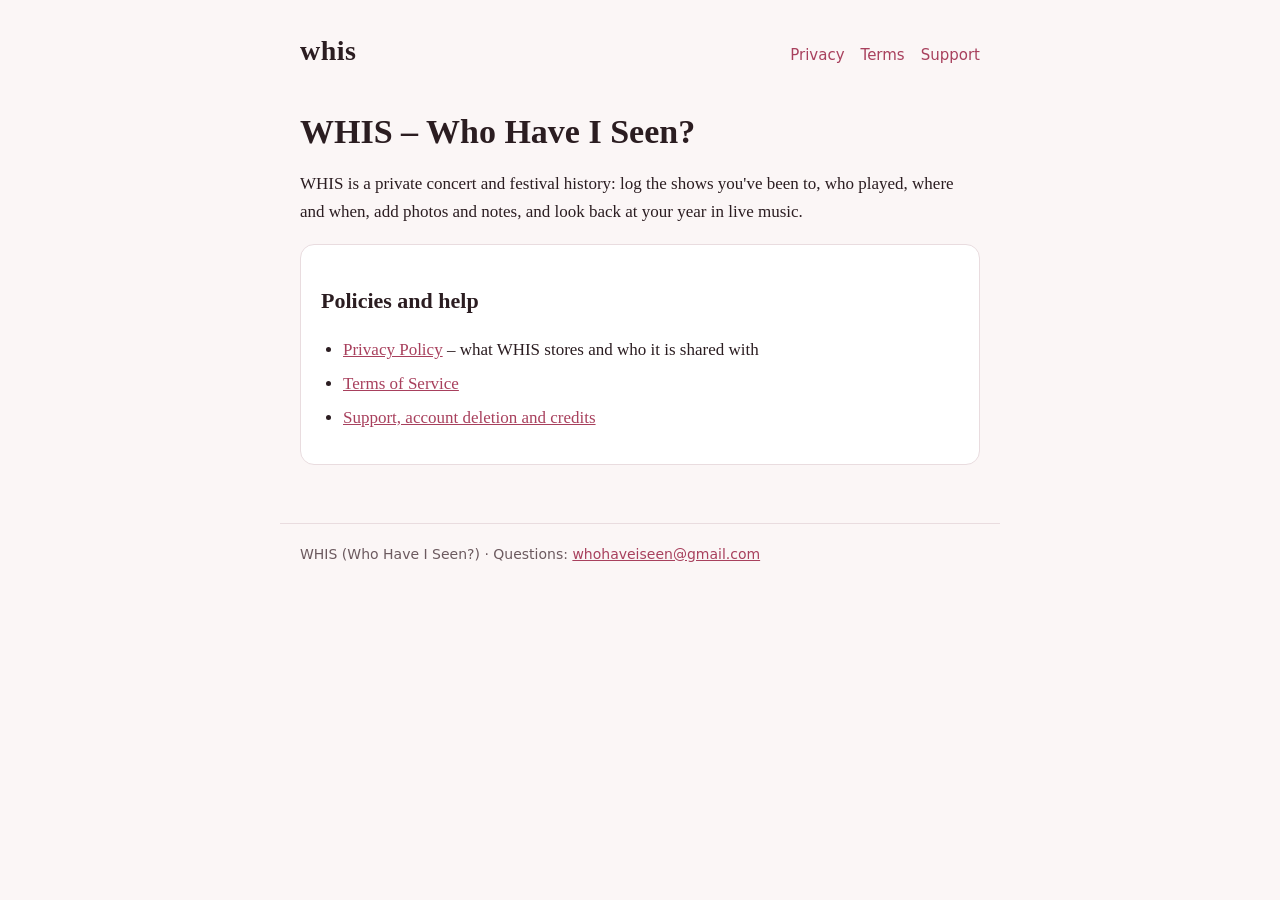
==== index.html @ f42bf6fe "Add files via upload" ====
<!doctype html>
<html lang="en"><head><meta charset="utf-8"><meta name="viewport" content="width=device-width, initial-scale=1">
<title>WHIS &ndash; WHIS</title><meta name="description" content="WHIS (Who Have I Seen?) is a private concert history app."><link rel="stylesheet" href="style.css"></head>
<body><header><a class="brand" href="index.html">whis</a><nav><a href="privacy.html">Privacy</a><a href="terms.html">Terms</a><a href="support.html">Support</a></nav></header><main>
<h1>WHIS &ndash; Who Have I Seen?</h1>
<p>WHIS is a private concert and festival history: log the shows you've been to, who played, where and when, add photos and notes, and look back at your year in live music.</p>
<div class="card">
<h2>Policies and help</h2>
<ul>
<li><a href="privacy.html">Privacy Policy</a> &ndash; what WHIS stores and who it is shared with</li>
<li><a href="terms.html">Terms of Service</a></li>
<li><a href="support.html">Support, account deletion and credits</a></li>
</ul>
</div>
</main><footer>WHIS (Who Have I Seen?) &middot; Questions: <a href="mailto:whohaveiseen@gmail.com">whohaveiseen@gmail.com</a></footer></body></html>
---- style.css ----
:root { color-scheme: light dark; --bg:#fbf6f6; --text:#2b1d21; --muted:#6c5a5f; --accent:#a8405d; --card:#ffffff; --line:#e9dcdf; }
@media (prefers-color-scheme: dark) { :root { --bg:#141113; --text:#f1e9eb; --muted:#b4a3a8; --accent:#e58aa3; --card:#1d181b; --line:#33292d; } }
* { box-sizing: border-box; }
body { margin:0; background:var(--bg); color:var(--text); font:17px/1.65 Georgia, "Times New Roman", serif; }
header, main, footer { max-width:720px; margin:0 auto; padding:0 20px; }
header { padding-top:28px; padding-bottom:8px; display:flex; align-items:baseline; justify-content:space-between; flex-wrap:wrap; gap:8px; }
header .brand { font-size:28px; font-weight:800; letter-spacing:.5px; color:var(--text); text-decoration:none; }
nav a { margin-left:16px; color:var(--accent); text-decoration:none; font:15px/1 system-ui, sans-serif; }
nav a:hover, a:hover { text-decoration:underline; }
main { padding-top:12px; padding-bottom:40px; }
h1 { font-size:34px; line-height:1.2; margin:18px 0 6px; }
h2 { font-size:22px; margin:34px 0 8px; }
p, li { color:var(--text); }
.meta { color:var(--muted); font:15px/1.4 system-ui, sans-serif; margin-bottom:22px; }
a { color:var(--accent); }
ul { padding-left:22px; } li { margin:6px 0; }
.card { background:var(--card); border:1px solid var(--line); border-radius:14px; padding:4px 20px 14px; margin:18px 0; }
table { border-collapse:collapse; width:100%; font:15px/1.5 system-ui, sans-serif; margin:12px 0; }
th, td { text-align:left; vertical-align:top; padding:10px 12px; border-bottom:1px solid var(--line); }
th { color:var(--muted); font-weight:600; }
footer { padding-top:20px; padding-bottom:40px; color:var(--muted); font:14px/1.5 system-ui, sans-serif; border-top:1px solid var(--line); }
.callout { border-left:4px solid var(--accent); background:var(--card); padding:10px 16px; margin:18px 0; border-radius:0 10px 10px 0; }
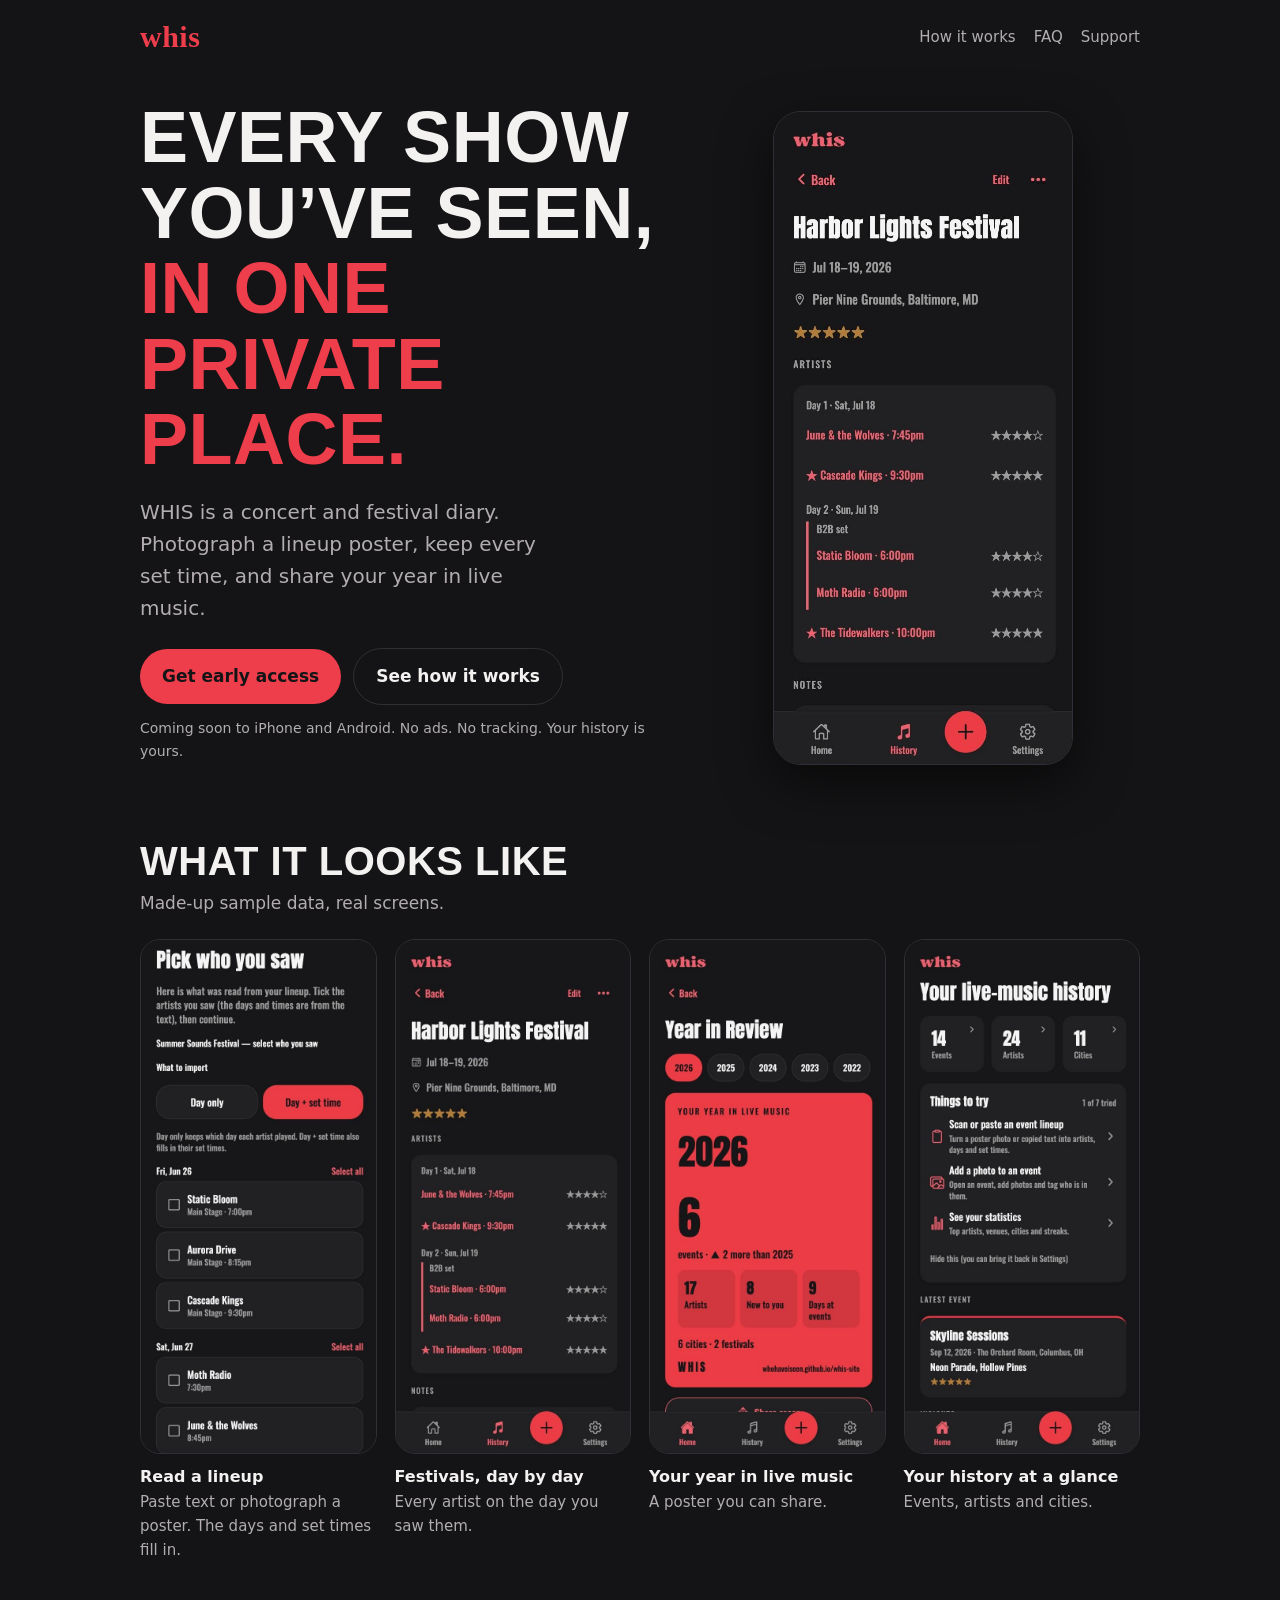
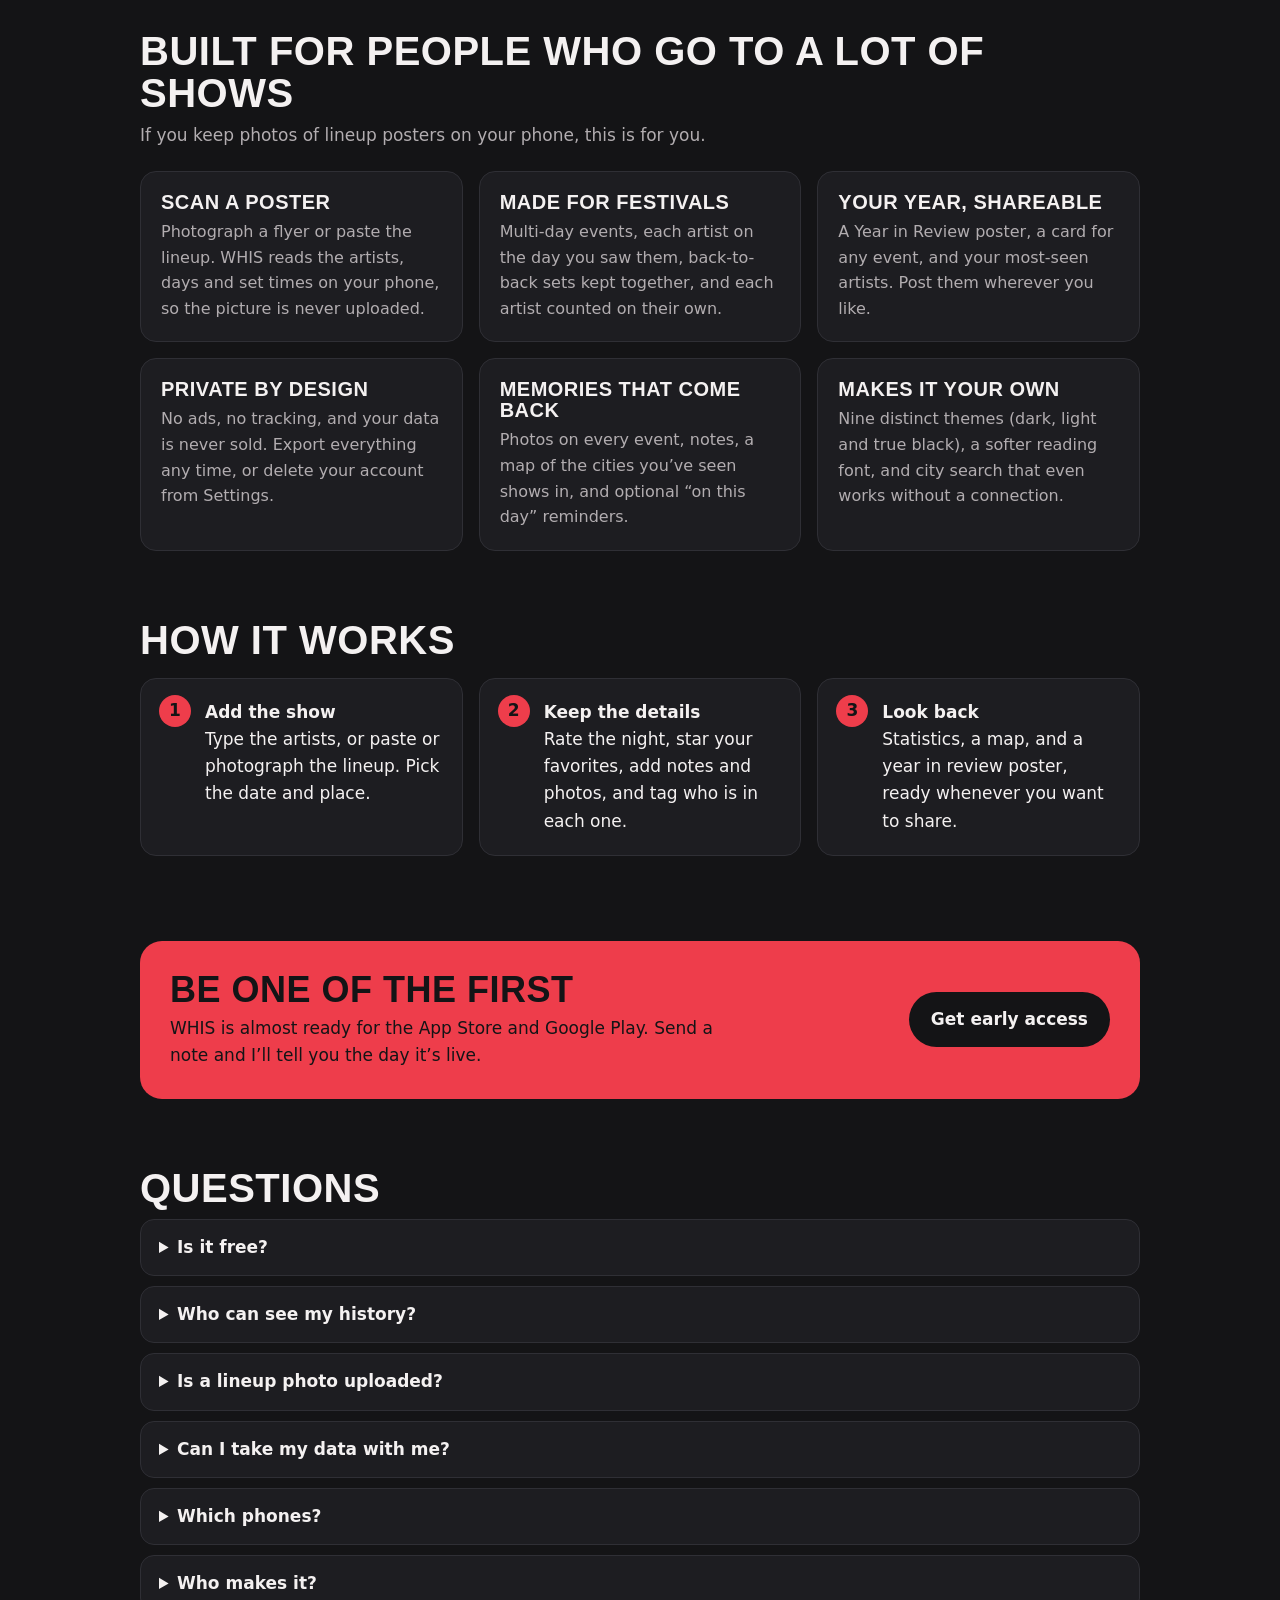
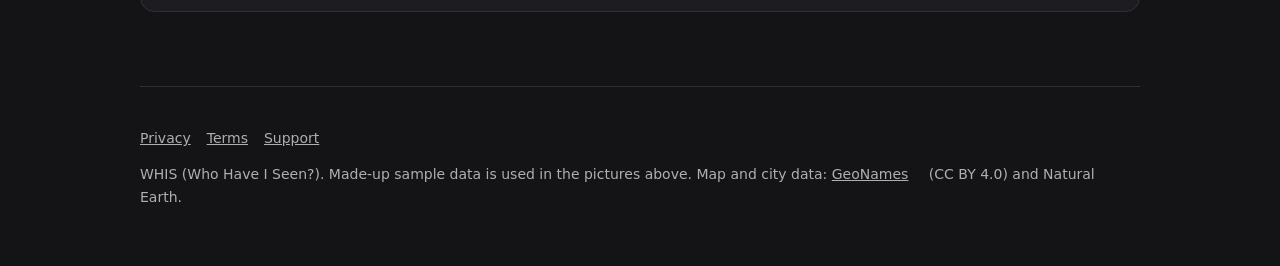
==== commit 34cd8c13: "Update site Confirmed page, new home page and support" ====
--- a/index.html
+++ b/index.html
@@ -1,15 +1,88 @@
 <!doctype html>
 <html lang="en"><head><meta charset="utf-8"><meta name="viewport" content="width=device-width, initial-scale=1">
-<title>WHIS &ndash; WHIS</title><meta name="description" content="WHIS (Who Have I Seen?) is a private concert history app."><link rel="stylesheet" href="style.css"></head>
-<body><header><a class="brand" href="index.html">whis</a><nav><a href="privacy.html">Privacy</a><a href="terms.html">Terms</a><a href="support.html">Support</a></nav></header><main>
-<h1>WHIS &ndash; Who Have I Seen?</h1>
-<p>WHIS is a private concert and festival history: log the shows you've been to, who played, where and when, add photos and notes, and look back at your year in live music.</p>
-<div class="card">
-<h2>Policies and help</h2>
-<ul>
-<li><a href="privacy.html">Privacy Policy</a> &ndash; what WHIS stores and who it is shared with</li>
-<li><a href="terms.html">Terms of Service</a></li>
-<li><a href="support.html">Support, account deletion and credits</a></li>
-</ul>
+<title>WHIS: Concert &amp; Festival Diary</title>
+<meta name="description" content="WHIS is a private concert and festival diary. Photograph a lineup poster, keep every set time, and share your year in live music. No ads, no tracking.">
+<meta name="theme-color" content="#141416">
+<link rel="canonical" href="https://whohaveiseen.github.io/whis-site/">
+<meta property="og:type" content="website"><meta property="og:title" content="WHIS: Concert &amp; Festival Diary">
+<meta property="og:description" content="Photograph a lineup poster, keep every set time, and share your year in live music. Private by design: no ads, no tracking.">
+<meta property="og:url" content="https://whohaveiseen.github.io/whis-site/">
+<meta property="og:image" content="https://whohaveiseen.github.io/whis-site/images/shot-year.jpg?v=3">
+<meta name="twitter:card" content="summary_large_image">
+<link rel="stylesheet" href="landing.css"></head>
+<body>
+<div class="wrap">
+<header class="top"><a class="brand" href="./">whis</a><nav><a href="#how">How it works</a><a href="#faq">FAQ</a><a href="support.html">Support</a></nav></header>
+
+<main>
+<div class="hero">
+<div>
+<h1>Every show you&rsquo;ve seen, <em>in one private place.</em></h1>
+<p class="lede">WHIS is a concert and festival diary. Photograph a lineup poster, keep every set time, and share your year in live music.</p>
+<div class="cta">
+<a class="btn" href="mailto:whohaveiseen@gmail.com?subject=WHIS%20early%20access">Get early access</a>
+<a class="btn ghost" href="#how">See how it works</a>
 </div>
-</main><footer>WHIS (Who Have I Seen?) &middot; Questions: <a href="mailto:whohaveiseen@gmail.com">whohaveiseen@gmail.com</a></footer></body></html>
+<!-- When the apps are live, replace "Get early access" with the App Store and Google Play links and delete the next line. -->
+<p class="note">Coming soon to iPhone and Android. No ads. No tracking. Your history is yours.</p>
+</div>
+<figure class="phone"><img src="images/shot-event.jpg?v=3" width="594" height="1300" alt="A two-day festival in WHIS: artists grouped by day with set times, a back-to-back set and star ratings"></figure>
+</div>
+
+<section aria-labelledby="shots-h">
+<h2 id="shots-h">What it looks like</h2>
+<p class="sub">Made-up sample data, real screens.</p>
+<div class="shots">
+<figure class="shot"><img loading="lazy" src="images/shot-lineup.jpg?v=3" width="594" height="1300" alt="Pick who you saw: artists read from a pasted lineup, grouped by day with set times"><figcaption><strong>Read a lineup</strong>Paste text or photograph a poster. The days and set times fill in.</figcaption></figure>
+<figure class="shot"><img loading="lazy" src="images/shot-event.jpg?v=3" width="594" height="1300" alt="Harbor Lights Festival event page with artists by day"><figcaption><strong>Festivals, day by day</strong>Every artist on the day you saw them.</figcaption></figure>
+<figure class="shot"><img loading="lazy" src="images/shot-year.jpg?v=3" width="594" height="1300" alt="Your year in live music poster showing events, artists and days at events"><figcaption><strong>Your year in live music</strong>A poster you can share.</figcaption></figure>
+<figure class="shot"><img loading="lazy" src="images/shot-home.jpg?v=3" width="594" height="1300" alt="WHIS home screen with totals for events, artists and cities"><figcaption><strong>Your history at a glance</strong>Events, artists and cities.</figcaption></figure>
+</div>
+</section>
+
+<section aria-labelledby="why-h">
+<h2 id="why-h">Built for people who go to a lot of shows</h2>
+<p class="sub">If you keep photos of lineup posters on your phone, this is for you.</p>
+<div class="grid">
+<div class="card"><h3>Scan a poster</h3><p>Photograph a flyer or paste the lineup. WHIS reads the artists, days and set times on your phone, so the picture is never uploaded.</p></div>
+<div class="card"><h3>Made for festivals</h3><p>Multi-day events, each artist on the day you saw them, back-to-back sets kept together, and each artist counted on their own.</p></div>
+<div class="card"><h3>Your year, shareable</h3><p>A Year in Review poster, a card for any event, and your most-seen artists. Post them wherever you like.</p></div>
+<div class="card"><h3>Private by design</h3><p>No ads, no tracking, and your data is never sold. Export everything any time, or delete your account from Settings.</p></div>
+<div class="card"><h3>Memories that come back</h3><p>Photos on every event, notes, a map of the cities you&rsquo;ve seen shows in, and optional &ldquo;on this day&rdquo; reminders.</p></div>
+<div class="card"><h3>Makes it your own</h3><p>Nine distinct themes (dark, light and true black), a softer reading font, and city search that even works without a connection.</p></div>
+</div>
+</section>
+
+<section id="how" aria-labelledby="how-h">
+<h2 id="how-h">How it works</h2>
+<ol class="steps">
+<li><strong>Add the show</strong>Type the artists, or paste or photograph the lineup. Pick the date and place.</li>
+<li><strong>Keep the details</strong>Rate the night, star your favorites, add notes and photos, and tag who is in each one.</li>
+<li><strong>Look back</strong>Statistics, a map, and a year in review poster, ready whenever you want to share.</li>
+</ol>
+</section>
+
+<section>
+<div class="band">
+<div><h2>Be one of the first</h2><p>WHIS is almost ready for the App Store and Google Play. Send a note and I&rsquo;ll tell you the day it&rsquo;s live.</p></div>
+<a class="btn" href="mailto:whohaveiseen@gmail.com?subject=WHIS%20early%20access">Get early access</a>
+</div>
+</section>
+
+<section id="faq" aria-labelledby="faq-h">
+<h2 id="faq-h">Questions</h2>
+<details><summary>Is it free?</summary><p>Yes. Logging and looking back on your shows is free, with no ads. A paid extra may come later for things like more photo storage; the diary itself will stay free.</p></details>
+<details><summary>Who can see my history?</summary><p>Only you. Everything is private to your account. WHIS has no feed, no followers and no public profile.</p></details>
+<details><summary>Is a lineup photo uploaded?</summary><p>No. The picture is read on your phone by the phone&rsquo;s own text recognition, and only the text it finds is used.</p></details>
+<details><summary>Can I take my data with me?</summary><p>Yes. Export everything to a spreadsheet (CSV) or a full backup (JSON) from Settings, and import it back. You can delete your account and everything in it from the app too.</p></details>
+<details><summary>Which phones?</summary><p>iPhone and Android.</p></details>
+<details><summary>Who makes it?</summary><p>WHIS is made by one person who got tired of forgetting who they&rsquo;d seen. Questions or ideas: <a href="mailto:whohaveiseen@gmail.com">whohaveiseen@gmail.com</a>.</p></details>
+</section>
+</main>
+
+<footer class="foot">
+<p><a href="privacy.html">Privacy</a><a href="terms.html">Terms</a><a href="support.html">Support</a></p>
+<p>WHIS (Who Have I Seen?). Made-up sample data is used in the pictures above. Map and city data: <a href="https://www.geonames.org/">GeoNames</a> (CC BY 4.0) and Natural Earth.</p>
+</footer>
+</div>
+</body></html>
--- a/landing.css
+++ b/landing.css
@@ -0,0 +1,59 @@
+:root { --bg:#141416; --card:#1d1d21; --line:#2f2f35; --text:#f4f1f1; --muted:#b2adb0; --accent:#ee3d4b; --on-accent:#141416; --max:1040px; }
+* { box-sizing:border-box; }
+html { scroll-behavior:smooth; }
+body { margin:0; background:var(--bg); color:var(--text); font:17px/1.6 system-ui, -apple-system, "Segoe UI", Roboto, sans-serif; }
+a { color:var(--accent); }
+a:hover { text-decoration:underline; }
+.wrap { max-width:var(--max); margin:0 auto; padding:0 20px; }
+header.top { padding:22px 0 8px; display:flex; align-items:center; justify-content:space-between; gap:12px; flex-wrap:wrap; }
+.brand { font:800 30px/1 Georgia, "Times New Roman", serif; color:var(--accent); text-decoration:none; letter-spacing:.5px; }
+header.top nav a { margin-left:18px; color:var(--muted); text-decoration:none; font-size:15px; }
+header.top nav a:hover { color:var(--text); text-decoration:underline; }
+h1, h2, h3 { font-family:"Arial Narrow", "Helvetica Neue", Impact, Arial, sans-serif; text-transform:uppercase; letter-spacing:.5px; line-height:1.05; margin:0; }
+.hero { display:grid; grid-template-columns:1.1fr .9fr; gap:36px; align-items:center; padding:40px 0 30px; }
+.hero h1 { font-size:clamp(40px, 7vw, 72px); }
+.hero h1 em { font-style:normal; color:var(--accent); }
+.lede { font-size:20px; color:var(--muted); margin:18px 0 24px; max-width:34ch; }
+.cta { display:flex; flex-wrap:wrap; gap:12px; align-items:center; }
+.btn { display:inline-block; background:var(--accent); color:var(--on-accent); font-weight:700; padding:14px 22px; border-radius:999px; text-decoration:none; font-size:17px; }
+.btn:hover { text-decoration:none; filter:brightness(1.08); }
+.btn.ghost { background:transparent; color:var(--text); border:1.5px solid var(--line); }
+.note { color:var(--muted); font-size:14px; margin-top:12px; }
+.phone { margin:0; justify-self:center; }
+.phone img { display:block; width:100%; max-width:300px; height:auto; border-radius:28px; border:1px solid var(--line); box-shadow:0 18px 50px rgba(0,0,0,.55); }
+section { padding:34px 0; }
+section > h2 { font-size:clamp(28px, 4.5vw, 40px); margin-bottom:8px; }
+.sub { color:var(--muted); margin:0 0 22px; max-width:60ch; }
+.shots { display:grid; grid-template-columns:repeat(4, 1fr); gap:18px; }
+.shot { margin:0; }
+.shot img { display:block; width:100%; height:auto; border-radius:20px; border:1px solid var(--line); }
+.shot figcaption { margin-top:10px; font-size:15px; color:var(--muted); }
+.shot figcaption strong { display:block; color:var(--text); font-size:16px; }
+.grid { display:grid; grid-template-columns:repeat(3, 1fr); gap:16px; }
+.card { background:var(--card); border:1px solid var(--line); border-radius:16px; padding:20px; }
+.card h3 { font-size:20px; margin-bottom:6px; color:var(--text); }
+.card p { margin:0; color:var(--muted); font-size:16px; }
+.steps { counter-reset:step; display:grid; grid-template-columns:repeat(3, 1fr); gap:16px; padding:0; list-style:none; }
+.steps li { background:var(--card); border:1px solid var(--line); border-radius:16px; padding:20px 20px 20px 64px; position:relative; margin:0; }
+.steps li::before { counter-increment:step; content:counter(step); position:absolute; left:18px; top:16px; width:32px; height:32px; border-radius:50%; background:var(--accent); color:var(--on-accent); font-weight:800; display:grid; place-items:center; }
+.steps strong { display:block; }
+details { background:var(--card); border:1px solid var(--line); border-radius:14px; padding:14px 18px; margin:10px 0; }
+summary { cursor:pointer; font-weight:600; }
+details p { margin:10px 0 2px; color:var(--muted); }
+.band { background:var(--accent); color:var(--on-accent); border-radius:22px; padding:30px; display:flex; gap:20px; justify-content:space-between; align-items:center; flex-wrap:wrap; }
+.band h2 { font-size:clamp(26px, 4vw, 36px); color:var(--on-accent); }
+.band p { margin:6px 0 0; max-width:52ch; }
+.band .btn { background:var(--on-accent); color:var(--text); }
+footer.foot { border-top:1px solid var(--line); margin-top:30px; padding:26px 0 44px; color:var(--muted); font-size:14px; }
+footer.foot a { color:var(--muted); margin-right:16px; }
+footer.foot a:hover { color:var(--text); }
+:focus-visible { outline:3px solid #fff; outline-offset:3px; }
+@media (max-width: 860px) {
+  .hero { grid-template-columns:1fr; text-align:left; padding-top:24px; }
+  .phone { order:-1; }
+  .phone img { max-width:260px; }
+  .shots { grid-template-columns:repeat(2, 1fr); }
+  .grid, .steps { grid-template-columns:1fr; }
+}
+@media (max-width: 480px) { .shots { grid-template-columns:1fr 1fr; gap:12px; } header.top nav a { margin-left:12px; } }
+@media (prefers-reduced-motion: reduce) { html { scroll-behavior:auto; } }
